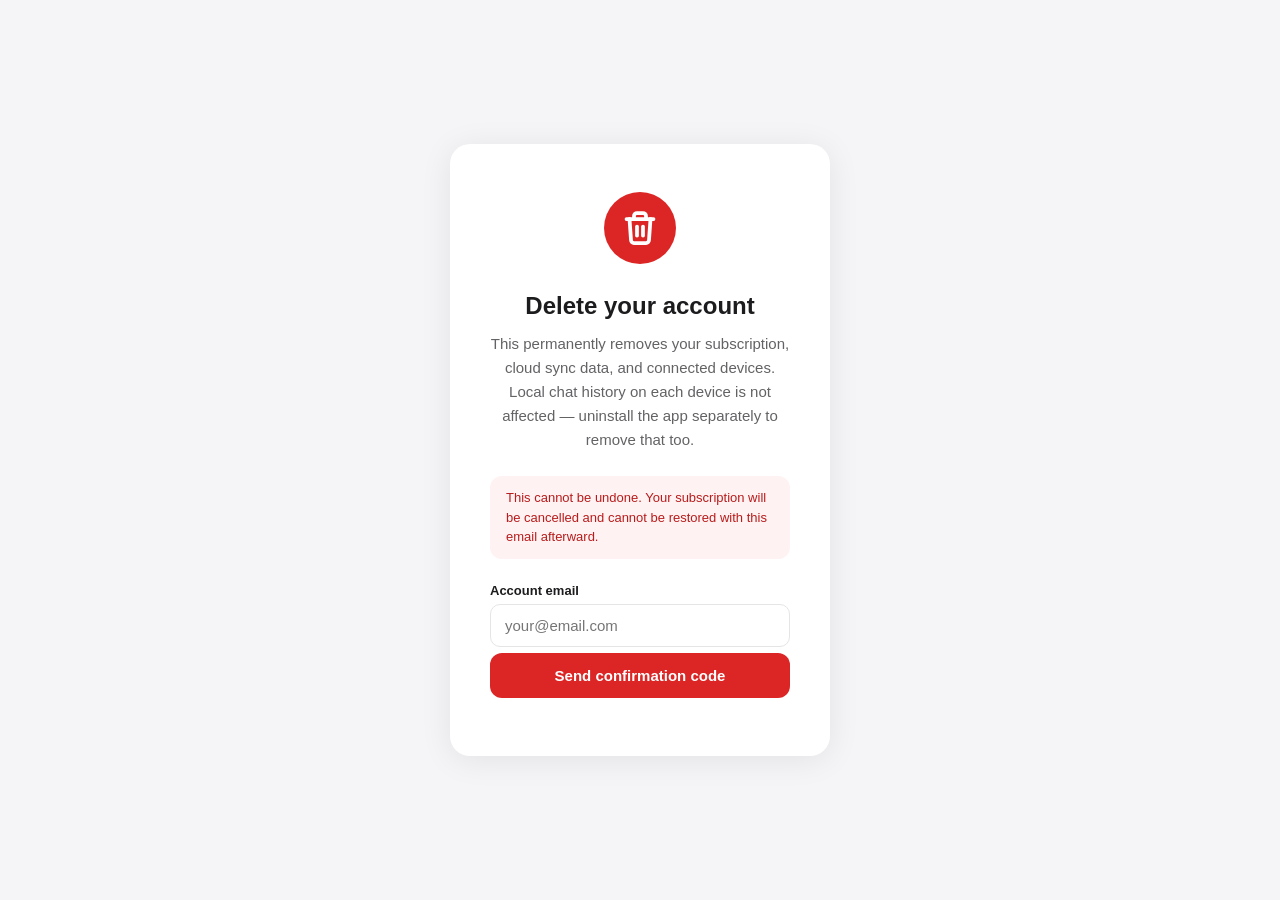
==== delete-account/index.html @ 02c0639c "Update index.html" ====
<!DOCTYPE html>
<html lang="en">
<head>
  <meta charset="UTF-8" />
  <meta name="viewport" content="width=device-width, initial-scale=1.0" />
  <title>Delete Account — Pawsby</title>
  <link rel="icon" type="image/png" href="/favicon.png">
  <style>
    *, *::before, *::after { box-sizing: border-box; margin: 0; padding: 0; }
    :root {
      --bg: #f5f5f7;
      --card: #ffffff;
      --text: #1c1c1e;
      --sub: #636366;
      --blue: #3B82F6;
      --blue-dark: #2563eb;
      --border: #e5e5e5;
      --danger: #dc2626;
      --danger-dark: #b91c1c;
      --danger-bg: #fef2f2;
    }
    @media (prefers-color-scheme: dark) {
      :root {
        --bg: #1c1c1e;
        --card: #2c2c2e;
        --text: #f2f2f7;
        --sub: #aeaeb2;
        --border: #3a3a3c;
        --danger-bg: #3a1f1f;
      }
    }
    body {
      font-family: -apple-system, BlinkMacSystemFont, "Segoe UI", Roboto, sans-serif;
      background: var(--bg);
      color: var(--text);
      display: flex;
      align-items: center;
      justify-content: center;
      min-height: 100vh;
      padding: 24px;
    }
    .card {
      background: var(--card);
      border-radius: 20px;
      padding: 48px 40px;
      text-align: center;
      max-width: 380px;
      width: 100%;
      box-shadow: 0 4px 32px rgba(0,0,0,0.08);
    }
    .icon {
      width: 72px;
      height: 72px;
      border-radius: 50%;
      display: flex;
      align-items: center;
      justify-content: center;
      margin: 0 auto 28px;
    }
    .icon.blue { background: var(--blue); }
    .icon.danger { background: var(--danger); }
    .icon svg {
      width: 36px;
      height: 36px;
      fill: none;
      stroke: #fff;
      stroke-width: 2.5;
      stroke-linecap: round;
      stroke-linejoin: round;
    }
    h1 { font-size: 24px; font-weight: 700; margin-bottom: 12px; }
    p  { font-size: 15px; color: var(--sub); line-height: 1.6; margin-bottom: 24px; }
    .warning {
      background: var(--danger-bg);
      color: var(--danger-dark);
      border-radius: 12px;
      padding: 12px 16px;
      font-size: 13px;
      line-height: 1.5;
      text-align: left;
      margin-bottom: 24px;
    }
    label {
      display: block;
      font-size: 13px;
      font-weight: 600;
      text-align: left;
      margin-bottom: 6px;
      color: var(--text);
    }
    input {
      width: 100%;
      font-family: inherit;
      font-size: 15px;
      padding: 12px 14px;
      border: 1.5px solid var(--border);
      border-radius: 10px;
      outline: none;
      color: var(--text);
      background: var(--card);
      margin-bottom: 6px;
      transition: border-color 0.15s;
    }
    input:focus { border-color: var(--blue); }
    .error {
      font-size: 13px;
      color: var(--danger);
      text-align: left;
      margin-bottom: 16px;
      display: none;
      min-height: 16px;
    }
    .error.show { display: block; }
    .btn {
      display: block;
      width: 100%;
      background: var(--blue);
      color: #fff;
      font-size: 15px;
      font-weight: 600;
      padding: 14px 32px;
      border: none;
      border-radius: 12px;
      cursor: pointer;
      transition: background 0.15s;
      margin-bottom: 10px;
    }
    .btn:hover:not(:disabled) { background: var(--blue-dark); }
    .btn.danger { background: var(--danger); }
    .btn.danger:hover:not(:disabled) { background: var(--danger-dark); }
    .btn:disabled { opacity: 0.5; cursor: default; }
    .btn-link {
      background: none;
      border: none;
      color: var(--sub);
      font-size: 13px;
      text-decoration: underline;
      cursor: pointer;
      padding: 6px;
    }
    .step { display: none; }
    .step.active { display: block; }
    .spinner {
      display: inline-block;
      width: 14px; height: 14px;
      border: 2px solid rgba(255,255,255,0.4);
      border-top-color: #fff;
      border-radius: 50%;
      animation: spin 0.7s linear infinite;
      margin-right: 6px;
      vertical-align: -2px;
    }
    @keyframes spin { to { transform: rotate(360deg); } }
  </style>
</head>
<body>
  <div class="card">

    <!-- STEP 1: Email -->
    <div class="step active" id="step1">
      <div class="icon danger">
        <svg viewBox="0 0 24 24">
          <path d="M3 6h18"/>
          <path d="M8 6V4a2 2 0 0 1 2-2h4a2 2 0 0 1 2 2v2"/>
          <path d="M19 6l-1 14a2 2 0 0 1-2 2H8a2 2 0 0 1-2-2L5 6"/>
          <line x1="10" y1="11" x2="10" y2="17"/>
          <line x1="14" y1="11" x2="14" y2="17"/>
        </svg>
      </div>
      <h1>Delete your account</h1>
      <p>This permanently removes your subscription, cloud sync data, and connected devices. Local chat history on each device is not affected — uninstall the app separately to remove that too.</p>
      <div class="warning">This cannot be undone. Your subscription will be cancelled and cannot be restored with this email afterward.</div>
      <label for="email">Account email</label>
      <input type="email" id="email" placeholder="your@email.com" />
      <p class="error" id="email-error">Please enter a valid email address.</p>
      <button class="btn danger" id="btn-send-code" onclick="sendCode()">Send confirmation code</button>
    </div>

    <!-- STEP 2: OTP -->
    <div class="step" id="step2">
      <div class="icon blue">
        <svg viewBox="0 0 24 24">
          <rect x="3" y="11" width="18" height="10" rx="2"/>
          <path d="M7 11V7a5 5 0 0 1 10 0v4"/>
        </svg>
      </div>
      <h1>Enter your code</h1>
      <p>If an account exists for this email, we've sent a 6-digit code. It expires in 5 minutes.</p>
      <label for="otp">Confirmation code</label>
      <input type="text" id="otp" placeholder="000000" maxlength="6" inputmode="numeric" />
      <p class="error" id="otp-error">Invalid or expired code.</p>
      <button class="btn danger" id="btn-confirm-delete" onclick="confirmDelete()">Permanently delete my account</button>
      <button class="btn-link" onclick="goToStep(1)">← Use a different email</button>
    </div>

    <!-- STEP 3: Success -->
    <div class="step" id="step3">
      <div class="icon blue">
        <svg viewBox="0 0 24 24">
          <polyline points="20 6 9 17 4 12"/>
        </svg>
      </div>
      <h1>Account deleted</h1>
      <p>Your Pawsby account, subscription, and cloud data have been permanently removed. You can close this window.</p>
    </div>

  </div>

  <script>
    // Fill in your Supabase project URL + anon key (both are safe to expose client-side).
    const SUPABASE_URL = 'https://zptbmngvcesbqfravbdz.supabase.co';
    const SUPABASE_ANON_KEY = 'YOUR_ANON_KEY_HERE'; // Settings → API in Supabase dashboard

    let currentEmail = '';

    function goToStep(n) {
      document.querySelectorAll('.step').forEach((el) => el.classList.remove('active'));
      document.getElementById('step' + n).classList.add('active');
    }

    function isValidEmail(v) {
      return /^[^\s@]+@[^\s@]+\.[^\s@]+$/.test(v);
    }

    function setLoading(btn, loading, label) {
      btn.disabled = loading;
      btn.innerHTML = loading ? '<span class="spinner"></span>Please wait…' : label;
    }

    async function sendCode() {
      const emailInput = document.getElementById('email');
      const errorEl = document.getElementById('email-error');
      const email = emailInput.value.trim().toLowerCase();

      if (!isValidEmail(email)) {
        errorEl.classList.add('show');
        emailInput.focus();
        return;
      }
      errorEl.classList.remove('show');

      const btn = document.getElementById('btn-send-code');
      setLoading(btn, true, 'Send confirmation code');

      try {
        await fetch(`${SUPABASE_URL}/functions/v1/delete-account-request`, {
          method: 'POST',
          headers: {
            'Content-Type': 'application/json',
            Authorization: `Bearer ${SUPABASE_ANON_KEY}`,
          },
          body: JSON.stringify({ email }),
        });
        currentEmail = email;
        goToStep(2);
      } catch (e) {
        console.error('[delete-account] request failed:', e);
        errorEl.textContent = 'Something went wrong. Please try again.';
        errorEl.classList.add('show');
      } finally {
        setLoading(btn, false, 'Send confirmation code');
      }
    }

    async function confirmDelete() {
      const otpInput = document.getElementById('otp');
      const errorEl = document.getElementById('otp-error');
      const otp = otpInput.value.trim();

      if (otp.length !== 6) {
        errorEl.textContent = 'Please enter the 6-digit code.';
        errorEl.classList.add('show');
        otpInput.focus();
        return;
      }
      errorEl.classList.remove('show');

      const btn = document.getElementById('btn-confirm-delete');
      setLoading(btn, true, 'Permanently delete my account');

      try {
        const res = await fetch(`${SUPABASE_URL}/functions/v1/delete-account-verify`, {
          method: 'POST',
          headers: {
            'Content-Type': 'application/json',
            Authorization: `Bearer ${SUPABASE_ANON_KEY}`,
          },
          body: JSON.stringify({ email: currentEmail, otp }),
        });
        const data = await res.json();

        if (res.ok && data.success) {
          goToStep(3);
        } else if (data.error === 'INVALID_OTP') {
          errorEl.textContent = 'Incorrect or expired code. Please try again.';
          errorEl.classList.add('show');
        } else if (data.error === 'NO_ACCOUNT_FOUND') {
          errorEl.textContent = 'No account found for this email.';
          errorEl.classList.add('show');
        } else {
          errorEl.textContent = 'Something went wrong. Please try again or contact hello@pawsby.app.';
          errorEl.classList.add('show');
        }
      } catch (e) {
        console.error('[delete-account] verify failed:', e);
        errorEl.textContent = 'Something went wrong. Please try again.';
        errorEl.classList.add('show');
      } finally {
        setLoading(btn, false, 'Permanently delete my account');
      }
    }

    document.getElementById('email').addEventListener('keydown', (e) => {
      if (e.key === 'Enter') sendCode();
    });
    document.getElementById('otp').addEventListener('keydown', (e) => {
      if (e.key === 'Enter') confirmDelete();
    });
  </script>
</body>
</html>
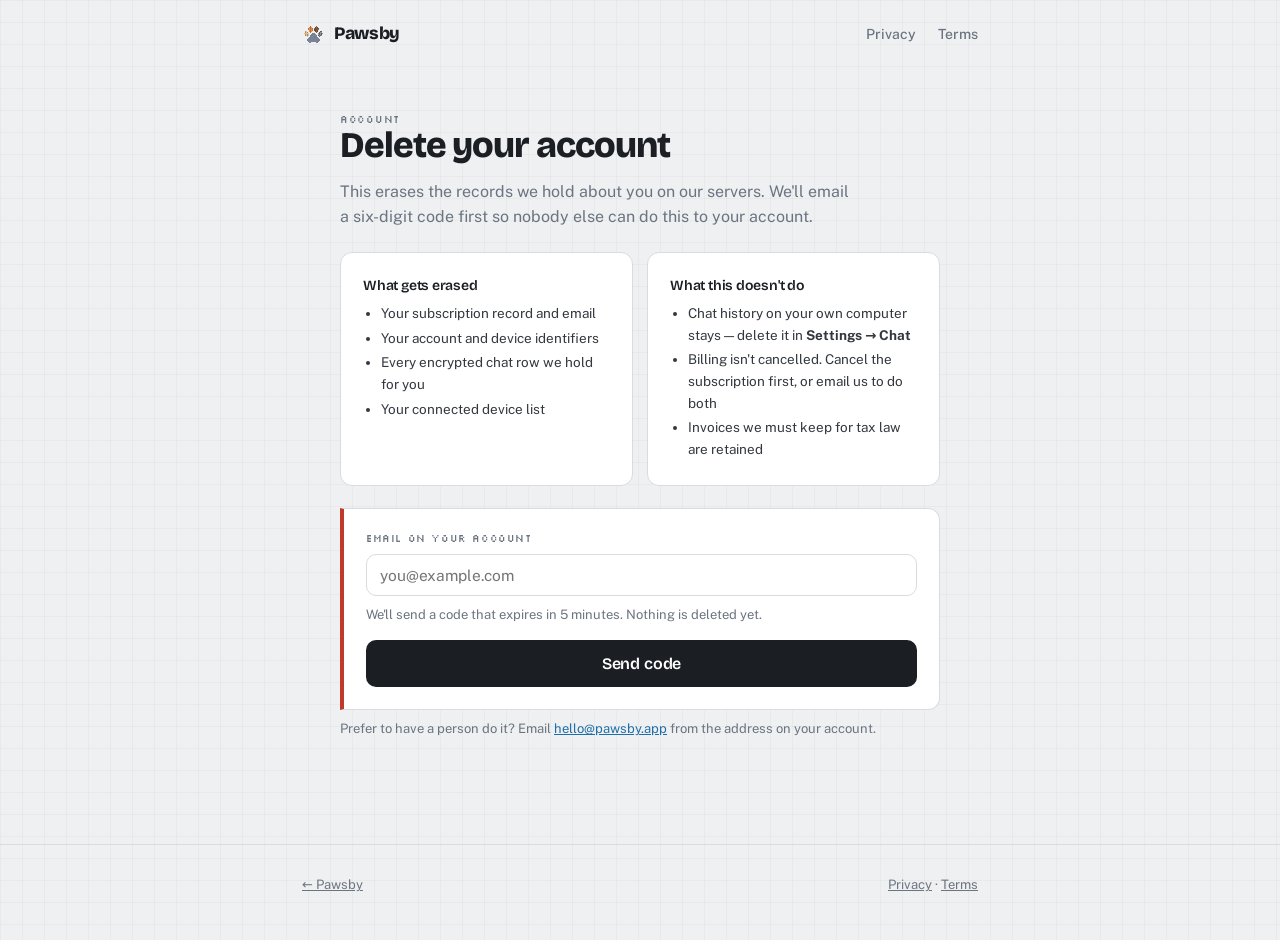
==== commit af5d830b: "Update index.html" ====
--- a/delete-account/index.html
+++ b/delete-account/index.html
@@ -1,321 +1,215 @@
 <!DOCTYPE html>
 <html lang="en">
 <head>
-  <meta charset="UTF-8" />
-  <meta name="viewport" content="width=device-width, initial-scale=1.0" />
-  <title>Delete Account — Pawsby</title>
-  <link rel="icon" type="image/png" href="/favicon.png">
-  <style>
-    *, *::before, *::after { box-sizing: border-box; margin: 0; padding: 0; }
-    :root {
-      --bg: #f5f5f7;
-      --card: #ffffff;
-      --text: #1c1c1e;
-      --sub: #636366;
-      --blue: #3B82F6;
-      --blue-dark: #2563eb;
-      --border: #e5e5e5;
-      --danger: #dc2626;
-      --danger-dark: #b91c1c;
-      --danger-bg: #fef2f2;
-    }
-    @media (prefers-color-scheme: dark) {
-      :root {
-        --bg: #1c1c1e;
-        --card: #2c2c2e;
-        --text: #f2f2f7;
-        --sub: #aeaeb2;
-        --border: #3a3a3c;
-        --danger-bg: #3a1f1f;
-      }
-    }
-    body {
-      font-family: -apple-system, BlinkMacSystemFont, "Segoe UI", Roboto, sans-serif;
-      background: var(--bg);
-      color: var(--text);
-      display: flex;
-      align-items: center;
-      justify-content: center;
-      min-height: 100vh;
-      padding: 24px;
-    }
-    .card {
-      background: var(--card);
-      border-radius: 20px;
-      padding: 48px 40px;
-      text-align: center;
-      max-width: 380px;
-      width: 100%;
-      box-shadow: 0 4px 32px rgba(0,0,0,0.08);
-    }
-    .icon {
-      width: 72px;
-      height: 72px;
-      border-radius: 50%;
-      display: flex;
-      align-items: center;
-      justify-content: center;
-      margin: 0 auto 28px;
-    }
-    .icon.blue { background: var(--blue); }
-    .icon.danger { background: var(--danger); }
-    .icon svg {
-      width: 36px;
-      height: 36px;
-      fill: none;
-      stroke: #fff;
-      stroke-width: 2.5;
-      stroke-linecap: round;
-      stroke-linejoin: round;
-    }
-    h1 { font-size: 24px; font-weight: 700; margin-bottom: 12px; }
-    p  { font-size: 15px; color: var(--sub); line-height: 1.6; margin-bottom: 24px; }
-    .warning {
-      background: var(--danger-bg);
-      color: var(--danger-dark);
-      border-radius: 12px;
-      padding: 12px 16px;
-      font-size: 13px;
-      line-height: 1.5;
-      text-align: left;
-      margin-bottom: 24px;
-    }
-    label {
-      display: block;
-      font-size: 13px;
-      font-weight: 600;
-      text-align: left;
-      margin-bottom: 6px;
-      color: var(--text);
-    }
-    input {
-      width: 100%;
-      font-family: inherit;
-      font-size: 15px;
-      padding: 12px 14px;
-      border: 1.5px solid var(--border);
-      border-radius: 10px;
-      outline: none;
-      color: var(--text);
-      background: var(--card);
-      margin-bottom: 6px;
-      transition: border-color 0.15s;
-    }
-    input:focus { border-color: var(--blue); }
-    .error {
-      font-size: 13px;
-      color: var(--danger);
-      text-align: left;
-      margin-bottom: 16px;
-      display: none;
-      min-height: 16px;
-    }
-    .error.show { display: block; }
-    .btn {
-      display: block;
-      width: 100%;
-      background: var(--blue);
-      color: #fff;
-      font-size: 15px;
-      font-weight: 600;
-      padding: 14px 32px;
-      border: none;
-      border-radius: 12px;
-      cursor: pointer;
-      transition: background 0.15s;
-      margin-bottom: 10px;
-    }
-    .btn:hover:not(:disabled) { background: var(--blue-dark); }
-    .btn.danger { background: var(--danger); }
-    .btn.danger:hover:not(:disabled) { background: var(--danger-dark); }
-    .btn:disabled { opacity: 0.5; cursor: default; }
-    .btn-link {
-      background: none;
-      border: none;
-      color: var(--sub);
-      font-size: 13px;
-      text-decoration: underline;
-      cursor: pointer;
-      padding: 6px;
-    }
-    .step { display: none; }
-    .step.active { display: block; }
-    .spinner {
-      display: inline-block;
-      width: 14px; height: 14px;
-      border: 2px solid rgba(255,255,255,0.4);
-      border-top-color: #fff;
-      border-radius: 50%;
-      animation: spin 0.7s linear infinite;
-      margin-right: 6px;
-      vertical-align: -2px;
-    }
-    @keyframes spin { to { transform: rotate(360deg); } }
-  </style>
+<meta charset="UTF-8">
+<meta name="viewport" content="width=device-width, initial-scale=1.0">
+<title>Delete your account — Pawsby</title>
+<meta name="description" content="Erase your Pawsby account records and synced data.">
+<meta name="robots" content="noindex">
+<link rel="icon" href="/favicon.png">
+<link rel="preconnect" href="https://fonts.googleapis.com">
+<link rel="preconnect" href="https://fonts.gstatic.com" crossorigin>
+<link href="https://fonts.googleapis.com/css2?family=Bricolage+Grotesque:opsz,wght@12..96,400;12..96,600;12..96,800&family=Public+Sans:wght@400;500;600&family=Silkscreen&display=swap" rel="stylesheet">
+<link rel="stylesheet" href="/css/pawsby.css">
+<style>
+  .danger{border-left:4px solid var(--collar);border-radius:0 var(--r) var(--r) 0}
+  .step{display:none}
+  .step.on{display:block}
+  .cols{display:grid;grid-template-columns:1fr 1fr;gap:14px;margin:22px 0 0}
+  .cols h3{font-size:14px}
+  .cols ul{margin:6px 0 0;padding-left:18px;font-size:13.5px;color:#33383F}
+  .cols li{margin:3px 0}
+  .btn-danger{background:var(--collar)}
+  .btn-danger:hover{background:#A93226}
+  .back{background:none;border:0;color:var(--slate);font-size:13px;cursor:pointer;padding:0;text-decoration:underline;margin-top:14px}
+  @media (max-width:600px){.cols{grid-template-columns:1fr}}
+</style>
 </head>
 <body>
-  <div class="card">
-
-    <!-- STEP 1: Email -->
-    <div class="step active" id="step1">
-      <div class="icon danger">
-        <svg viewBox="0 0 24 24">
-          <path d="M3 6h18"/>
-          <path d="M8 6V4a2 2 0 0 1 2-2h4a2 2 0 0 1 2 2v2"/>
-          <path d="M19 6l-1 14a2 2 0 0 1-2 2H8a2 2 0 0 1-2-2L5 6"/>
-          <line x1="10" y1="11" x2="10" y2="17"/>
-          <line x1="14" y1="11" x2="14" y2="17"/>
-        </svg>
-      </div>
-      <h1>Delete your account</h1>
-      <p>This permanently removes your subscription, cloud sync data, and connected devices. Local chat history on each device is not affected — uninstall the app separately to remove that too.</p>
-      <div class="warning">This cannot be undone. Your subscription will be cancelled and cannot be restored with this email afterward.</div>
-      <label for="email">Account email</label>
-      <input type="email" id="email" placeholder="your@email.com" />
-      <p class="error" id="email-error">Please enter a valid email address.</p>
-      <button class="btn danger" id="btn-send-code" onclick="sendCode()">Send confirmation code</button>
-    </div>
-
-    <!-- STEP 2: OTP -->
-    <div class="step" id="step2">
-      <div class="icon blue">
-        <svg viewBox="0 0 24 24">
-          <rect x="3" y="11" width="18" height="10" rx="2"/>
-          <path d="M7 11V7a5 5 0 0 1 10 0v4"/>
-        </svg>
-      </div>
-      <h1>Enter your code</h1>
-      <p>If an account exists for this email, we've sent a 6-digit code. It expires in 5 minutes.</p>
-      <label for="otp">Confirmation code</label>
-      <input type="text" id="otp" placeholder="000000" maxlength="6" inputmode="numeric" />
-      <p class="error" id="otp-error">Invalid or expired code.</p>
-      <button class="btn danger" id="btn-confirm-delete" onclick="confirmDelete()">Permanently delete my account</button>
-      <button class="btn-link" onclick="goToStep(1)">← Use a different email</button>
-    </div>
-
-    <!-- STEP 3: Success -->
-    <div class="step" id="step3">
-      <div class="icon blue">
-        <svg viewBox="0 0 24 24">
-          <polyline points="20 6 9 17 4 12"/>
-        </svg>
-      </div>
-      <h1>Account deleted</h1>
-      <p>Your Pawsby account, subscription, and cloud data have been permanently removed. You can close this window.</p>
-    </div>
-
+
+<div class="wrap-narrow">
+  <nav class="nav">
+    <a class="brand" href="/"><img src="/favicon.png" alt=""><b>Pawsby</b></a>
+    <div class="nav-links"><a href="/privacy">Privacy</a><a href="/terms">Terms</a></div>
+  </nav>
+</div>
+
+<main class="wrap-narrow section-tight" style="max-width:600px">
+  <span class="eyebrow">Account</span>
+  <h1 style="font-size:clamp(27px,4.6vw,36px)">Delete your account</h1>
+  <p class="lead" style="font-size:16px">
+    This erases the records we hold about you on our servers. We'll email a six-digit code
+    first so nobody else can do this to your account.
+  </p>
+
+  <div class="cols">
+    <div class="card">
+      <h3>What gets erased</h3>
+      <ul>
+        <li>Your subscription record and email</li>
+        <li>Your account and device identifiers</li>
+        <li>Every encrypted chat row we hold for you</li>
+        <li>Your connected device list</li>
+      </ul>
+    </div>
+    <div class="card">
+      <h3>What this doesn't do</h3>
+      <ul>
+        <li>Chat history on your own computer stays — delete it in <b>Settings → Chat</b></li>
+        <li>Billing isn't cancelled. Cancel the subscription first, or email us to do both</li>
+        <li>Invoices we must keep for tax law are retained</li>
+      </ul>
+    </div>
   </div>
 
-  <script>
-    // Fill in your Supabase project URL + anon key (both are safe to expose client-side).
-    const SUPABASE_URL = 'https://zptbmngvcesbqfravbdz.supabase.co';
-    const SUPABASE_ANON_KEY = 'YOUR_ANON_KEY_HERE'; // Settings → API in Supabase dashboard
-
-    let currentEmail = '';
-
-    function goToStep(n) {
-      document.querySelectorAll('.step').forEach((el) => el.classList.remove('active'));
-      document.getElementById('step' + n).classList.add('active');
-    }
-
-    function isValidEmail(v) {
-      return /^[^\s@]+@[^\s@]+\.[^\s@]+$/.test(v);
-    }
-
-    function setLoading(btn, loading, label) {
-      btn.disabled = loading;
-      btn.innerHTML = loading ? '<span class="spinner"></span>Please wait…' : label;
-    }
-
-    async function sendCode() {
-      const emailInput = document.getElementById('email');
-      const errorEl = document.getElementById('email-error');
-      const email = emailInput.value.trim().toLowerCase();
-
-      if (!isValidEmail(email)) {
-        errorEl.classList.add('show');
-        emailInput.focus();
+  <div class="card danger" style="margin-top:22px">
+
+    <!-- step 1 — email -->
+    <div class="step on" id="s1">
+      <label for="email">Email on your account</label>
+      <input type="email" id="email" placeholder="you@example.com" autocomplete="email">
+      <p class="hint">We'll send a code that expires in 5 minutes. Nothing is deleted yet.</p>
+      <p class="msg" id="m1"></p>
+      <button class="btn btn-block" id="send" style="margin-top:14px">Send code</button>
+    </div>
+
+    <!-- step 2 — otp -->
+    <div class="step" id="s2">
+      <label for="otp">Six-digit code</label>
+      <input type="text" id="otp" class="otp" maxlength="6" inputmode="numeric"
+             autocomplete="one-time-code" placeholder="000000">
+      <p class="hint" id="sent-to"></p>
+      <p class="msg" id="m2"></p>
+      <button class="btn btn-danger btn-block" id="wipe" style="margin-top:14px">Delete my account</button>
+      <button class="back" id="restart">Use a different email</button>
+    </div>
+
+    <!-- step 3 — done -->
+    <div class="step" id="s3">
+      <h3 style="font-family:var(--display);font-size:18px;font-weight:600">Account deleted</h3>
+      <p style="margin:6px 0 0;font-size:14.5px;color:#33383F" id="done-body"></p>
+      <p class="hint" style="margin-top:12px">
+        If a subscription is still active, cancel it so you aren't charged again —
+        email <a href="mailto:hello@pawsby.app">hello@pawsby.app</a> if you need help.
+      </p>
+      <a class="btn-ghost btn-block" href="/" style="margin-top:16px">Back to Pawsby</a>
+    </div>
+
+  </div>
+
+  <p class="hint">
+    Prefer to have a person do it? Email <a href="mailto:hello@pawsby.app">hello@pawsby.app</a>
+    from the address on your account.
+  </p>
+</main>
+
+<footer class="foot">
+  <div class="wrap-narrow foot-row">
+    <span><a href="/">← Pawsby</a></span>
+    <span><a href="/privacy">Privacy</a> · <a href="/terms">Terms</a></span>
+  </div>
+</footer>
+
+<script>
+(function(){
+  'use strict';
+  const SUPABASE_URL  = 'https://zptbmngvcesbqfravbdz.supabase.co';
+  const SUPABASE_ANON = '__SUPABASE_ANON_KEY__';
+
+  const $ = (id) => document.getElementById(id);
+  let address = '';
+
+  function show(step){
+    ['s1','s2','s3'].forEach(s => $(s).classList.toggle('on', s === step));
+  }
+  function say(el, text, kind){
+    el.textContent = text;
+    el.className = 'msg show ' + kind;
+  }
+  function clear(el){ el.className = 'msg'; }
+
+  async function post(fn, body){
+    return fetch(SUPABASE_URL + '/functions/v1/' + fn, {
+      method:'POST',
+      headers:{ 'Authorization':'Bearer ' + SUPABASE_ANON, 'Content-Type':'application/json' },
+      body: JSON.stringify(body)
+    });
+  }
+
+  $('email').addEventListener('input', () => { clear($('m1')); $('email').classList.remove('bad'); });
+  $('otp').addEventListener('input', (e) => {
+    e.target.value = e.target.value.replace(/\D/g,'').slice(0,6);
+    clear($('m2')); $('otp').classList.remove('bad');
+  });
+
+  /* step 1 — request the code */
+  $('send').addEventListener('click', async () => {
+    const v = $('email').value.trim().toLowerCase();
+    if(!/^[^\s@]+@[^\s@]+\.[^\s@]{2,}$/.test(v)){
+      $('email').classList.add('bad');
+      say($('m1'), 'Enter the email address on your account.', 'bad');
+      return;
+    }
+    const label = $('send').textContent;
+    $('send').disabled = true; $('send').textContent = 'Sending…';
+    try{
+      const res = await post('delete-account-request', { email: v });
+      if(!res.ok) throw new Error('http ' + res.status);
+      address = v;
+      // The server always answers success so an attacker can't discover which
+      // addresses exist. An unknown address simply never receives a code.
+      $('sent-to').textContent = 'Sent to ' + address + '. The code expires in 5 minutes.';
+      show('s2');
+      $('otp').focus();
+    }catch(e){
+      say($('m1'), "Couldn't send the code. Try again, or email hello@pawsby.app.", 'bad');
+    }finally{
+      $('send').disabled = false; $('send').textContent = label;
+    }
+  });
+
+  /* step 2 — verify and delete */
+  $('wipe').addEventListener('click', async () => {
+    const code = $('otp').value.trim();
+    if(code.length !== 6){
+      $('otp').classList.add('bad');
+      say($('m2'), 'The code is six digits.', 'bad');
+      return;
+    }
+    const label = $('wipe').textContent;
+    $('wipe').disabled = true; $('wipe').textContent = 'Deleting…';
+    try{
+      const res  = await post('delete-account-verify', { email: address, otp: code });
+      const data = await res.json().catch(() => ({}));
+
+      if(res.ok){
+        const n = Number(data.deleted_accounts || 0);
+        $('done-body').textContent = n > 0
+          ? 'We removed ' + n + (n === 1 ? ' account record' : ' account records')
+            + ' for ' + address + ', along with every encrypted row and device tied to it.'
+          : 'Nothing was left to remove for ' + address + '. Your details are not on our servers.';
+        show('s3');
         return;
       }
-      errorEl.classList.remove('show');
-
-      const btn = document.getElementById('btn-send-code');
-      setLoading(btn, true, 'Send confirmation code');
-
-      try {
-        await fetch(`${SUPABASE_URL}/functions/v1/delete-account-request`, {
-          method: 'POST',
-          headers: {
-            'Content-Type': 'application/json',
-            Authorization: `Bearer ${SUPABASE_ANON_KEY}`,
-          },
-          body: JSON.stringify({ email }),
-        });
-        currentEmail = email;
-        goToStep(2);
-      } catch (e) {
-        console.error('[delete-account] request failed:', e);
-        errorEl.textContent = 'Something went wrong. Please try again.';
-        errorEl.classList.add('show');
-      } finally {
-        setLoading(btn, false, 'Send confirmation code');
+      if(data.error === 'INVALID_OTP'){
+        $('otp').classList.add('bad');
+        say($('m2'), "That code didn't match, or it expired. Request a new one.", 'bad');
+      }else if(data.error === 'NO_ACCOUNT_FOUND'){
+        say($('m2'), 'We hold no account for ' + address + '. There is nothing to delete.', 'bad');
+      }else{
+        say($('m2'), "Something broke on our side. Try again, or email hello@pawsby.app.", 'bad');
       }
-    }
-
-    async function confirmDelete() {
-      const otpInput = document.getElementById('otp');
-      const errorEl = document.getElementById('otp-error');
-      const otp = otpInput.value.trim();
-
-      if (otp.length !== 6) {
-        errorEl.textContent = 'Please enter the 6-digit code.';
-        errorEl.classList.add('show');
-        otpInput.focus();
-        return;
-      }
-      errorEl.classList.remove('show');
-
-      const btn = document.getElementById('btn-confirm-delete');
-      setLoading(btn, true, 'Permanently delete my account');
-
-      try {
-        const res = await fetch(`${SUPABASE_URL}/functions/v1/delete-account-verify`, {
-          method: 'POST',
-          headers: {
-            'Content-Type': 'application/json',
-            Authorization: `Bearer ${SUPABASE_ANON_KEY}`,
-          },
-          body: JSON.stringify({ email: currentEmail, otp }),
-        });
-        const data = await res.json();
-
-        if (res.ok && data.success) {
-          goToStep(3);
-        } else if (data.error === 'INVALID_OTP') {
-          errorEl.textContent = 'Incorrect or expired code. Please try again.';
-          errorEl.classList.add('show');
-        } else if (data.error === 'NO_ACCOUNT_FOUND') {
-          errorEl.textContent = 'No account found for this email.';
-          errorEl.classList.add('show');
-        } else {
-          errorEl.textContent = 'Something went wrong. Please try again or contact hello@pawsby.app.';
-          errorEl.classList.add('show');
-        }
-      } catch (e) {
-        console.error('[delete-account] verify failed:', e);
-        errorEl.textContent = 'Something went wrong. Please try again.';
-        errorEl.classList.add('show');
-      } finally {
-        setLoading(btn, false, 'Permanently delete my account');
-      }
-    }
-
-    document.getElementById('email').addEventListener('keydown', (e) => {
-      if (e.key === 'Enter') sendCode();
-    });
-    document.getElementById('otp').addEventListener('keydown', (e) => {
-      if (e.key === 'Enter') confirmDelete();
-    });
-  </script>
+    }catch(e){
+      say($('m2'), "Something broke on our side. Try again, or email hello@pawsby.app.", 'bad');
+    }finally{
+      $('wipe').disabled = false; $('wipe').textContent = label;
+    }
+  });
+
+  $('restart').addEventListener('click', () => {
+    $('otp').value = ''; clear($('m2')); show('s1'); $('email').focus();
+  });
+})();
+</script>
 </body>
 </html>
--- a/css/pawsby.css
+++ b/css/pawsby.css
@@ -0,0 +1,165 @@
+/* ==========================================================================
+   Pawsby — shared design system
+   Palette is sampled from the pixel-cat artwork, not a template:
+   --eye is the British Shorthair's eye blue, --collar the cushion red,
+   --slate the Russian Blue's fur, --ink the sprite outline.
+   ========================================================================== */
+
+:root{
+  --paper:#EEF0F2;
+  --card:#FFFFFF;
+  --ink:#1B1F24;
+  --slate:#6B7480;
+  --hair:#D8DCE0;
+  --hair-strong:#BFC6CC;
+  --eye:#2E8FD4;
+  --eye-deep:#1F6EA8;
+  --collar:#C0392B;
+  --grass:#3E8E5A;
+  --sand:#C89B6A;
+
+  --display:'Bricolage Grotesque',system-ui,-apple-system,sans-serif;
+  --body:'Public Sans',system-ui,-apple-system,sans-serif;
+  --pixel:'Silkscreen',ui-monospace,monospace;
+
+  --r:12px;
+  --grid:22px;
+}
+
+*{box-sizing:border-box}
+html{-webkit-text-size-adjust:100%;scroll-behavior:smooth}
+body{
+  margin:0;background:var(--paper);color:var(--ink);
+  font-family:var(--body);font-size:15.5px;line-height:1.6;
+  background-image:
+    linear-gradient(to right,rgba(27,31,36,.035) 1px,transparent 1px),
+    linear-gradient(to bottom,rgba(27,31,36,.035) 1px,transparent 1px);
+  background-size:var(--grid) var(--grid);
+}
+img{max-width:100%;height:auto}
+a{color:var(--eye-deep)}
+::selection{background:#CFE4F5}
+
+/* ── layout ─────────────────────────────────────────────── */
+.wrap{max-width:1040px;margin:0 auto;padding:0 22px}
+.wrap-narrow{max-width:720px;margin:0 auto;padding:0 22px}
+.section{padding:76px 0}
+.section-tight{padding:44px 0}
+
+/* ── type ───────────────────────────────────────────────── */
+.eyebrow{
+  font-family:var(--pixel);font-size:10px;letter-spacing:.07em;
+  text-transform:uppercase;color:var(--slate);display:block;
+}
+h1,h2,h3{font-family:var(--display);letter-spacing:-.03em;margin:0}
+h1{font-weight:800;font-size:clamp(34px,6.4vw,60px);line-height:1.02}
+h2{font-weight:800;font-size:clamp(25px,3.6vw,34px);line-height:1.1;margin:10px 0 8px}
+h3{font-weight:600;font-size:17px;letter-spacing:-.015em;margin:0 0 5px}
+.accent{color:var(--eye-deep)}
+.lead{color:var(--slate);font-size:17px;margin:14px 0 0;max-width:52ch}
+.muted{color:var(--slate)}
+
+/* ── buttons ────────────────────────────────────────────── */
+.btn,.btn-ghost{
+  display:inline-block;font-family:var(--display);font-weight:600;font-size:16px;
+  letter-spacing:-.01em;padding:13px 24px;border-radius:10px;border:1.5px solid transparent;
+  cursor:pointer;text-decoration:none;transition:background .16s,border-color .16s,color .16s;
+}
+.btn{background:var(--ink);color:#fff}
+.btn:hover{background:#2C333B}
+.btn-ghost{background:transparent;color:var(--ink);border-color:var(--hair-strong)}
+.btn-ghost:hover{border-color:var(--ink)}
+.btn-block{display:block;width:100%;text-align:center}
+.btn[disabled]{background:var(--slate);cursor:progress}
+.btn:focus-visible,.btn-ghost:focus-visible{outline:2px solid var(--eye);outline-offset:2px}
+
+/* ── cards ──────────────────────────────────────────────── */
+.card{
+  background:var(--card);border:1.5px solid var(--hair);
+  border-radius:var(--r);padding:22px;
+}
+.card-sel{border-color:var(--ink);box-shadow:0 2px 0 var(--ink)}
+.grid{display:grid;gap:14px}
+.g2{grid-template-columns:repeat(2,1fr)}
+.g3{grid-template-columns:repeat(3,1fr)}
+
+/* ── ticked feature lists ───────────────────────────────── */
+.ticks{list-style:none;margin:0;padding:0}
+.ticks li{font-size:14px;padding:4px 0 4px 18px;position:relative}
+.ticks li::before{content:"";position:absolute;left:0;top:11px;width:6px;height:6px;background:var(--eye)}
+.ticks.dim li::before{background:var(--hair-strong)}
+
+/* ── forms ──────────────────────────────────────────────── */
+label{
+  display:block;font-family:var(--pixel);font-size:10px;letter-spacing:.06em;
+  text-transform:uppercase;color:var(--slate);margin-bottom:7px;
+}
+input[type=email],input[type=text]{
+  width:100%;font-family:var(--body);font-size:15.5px;color:var(--ink);
+  padding:11px 13px;border:1.5px solid var(--hair);border-radius:10px;background:#fff;
+}
+input:focus{outline:2px solid var(--eye);outline-offset:-1px;border-color:var(--eye)}
+input.bad{border-color:var(--collar)}
+.otp{font-family:var(--pixel);font-size:20px;letter-spacing:.28em;text-align:center}
+.hint{font-size:13px;color:var(--slate);margin:9px 0 0}
+.msg{font-size:13.5px;margin:10px 0 0;display:none}
+.msg.show{display:block}
+.msg.bad{color:var(--collar)}
+.msg.good{color:var(--grass)}
+.row-inline{display:flex;gap:9px;flex-wrap:wrap}
+.row-inline input{flex:1;min-width:200px}
+
+/* ── billing period toggle ──────────────────────────────── */
+.seg{display:inline-flex;background:var(--card);border:1.5px solid var(--hair);border-radius:9px;padding:3px;gap:3px}
+.seg button{
+  font-family:var(--body);font-size:13px;font-weight:600;border:0;background:transparent;
+  color:var(--slate);padding:6px 14px;border-radius:6px;cursor:pointer;
+}
+.seg button[aria-pressed="true"]{background:var(--ink);color:#fff}
+.seg button:focus-visible{outline:2px solid var(--eye);outline-offset:2px}
+
+/* ── sprites ────────────────────────────────────────────── */
+.sprite{image-rendering:pixelated;display:block}
+
+/* ── site chrome ────────────────────────────────────────── */
+.nav{display:flex;align-items:center;justify-content:space-between;padding:20px 0;gap:14px}
+.brand{display:flex;align-items:center;gap:9px;text-decoration:none;color:var(--ink)}
+.brand img{width:23px;height:23px;image-rendering:pixelated}
+.brand b{font-family:var(--display);font-weight:800;font-size:17.5px;letter-spacing:-.02em}
+.nav-links{display:flex;align-items:center;gap:22px}
+.nav-links a{color:var(--slate);text-decoration:none;font-size:14px;font-weight:500}
+.nav-links a:hover{color:var(--ink)}
+
+.foot{border-top:1px solid var(--hair);margin-top:60px;padding:30px 0 44px;font-size:13px;color:var(--slate)}
+.foot a{color:var(--slate)}
+.foot-row{display:flex;flex-wrap:wrap;gap:8px 18px;justify-content:space-between;align-items:center}
+
+/* ── legal prose ────────────────────────────────────────── */
+.prose{max-width:70ch}
+.prose h2{font-size:22px;margin:38px 0 8px}
+.prose h3{font-size:16px;margin:24px 0 5px}
+.prose p,.prose li{color:#33383F}
+.prose ul{padding-left:20px}
+.prose li{margin:5px 0}
+.prose table{width:100%;border-collapse:collapse;margin:16px 0;font-size:14px}
+.prose th,.prose td{text-align:left;padding:9px 10px;border-bottom:1px solid var(--hair);vertical-align:top}
+.prose th{font-family:var(--pixel);font-size:10px;letter-spacing:.05em;text-transform:uppercase;color:var(--slate)}
+.callout{
+  background:var(--card);border:1.5px solid var(--hair);border-left:4px solid var(--eye);
+  border-radius:0 var(--r) var(--r) 0;padding:15px 18px;margin:22px 0;font-size:14.5px;
+}
+.toc{background:var(--card);border:1.5px solid var(--hair);border-radius:var(--r);padding:16px 20px;margin:26px 0}
+.toc ol{margin:6px 0 0;padding-left:20px;font-size:14px}
+.toc li{margin:3px 0}
+
+/* ── responsive ─────────────────────────────────────────── */
+@media (max-width:760px){
+  .g2,.g3{grid-template-columns:1fr}
+  .section{padding:52px 0}
+  .nav-links{gap:14px}
+  .nav-links a{font-size:13px}
+}
+@media (prefers-reduced-motion:reduce){
+  html{scroll-behavior:auto}
+  *{animation:none!important;transition:none!important}
+}
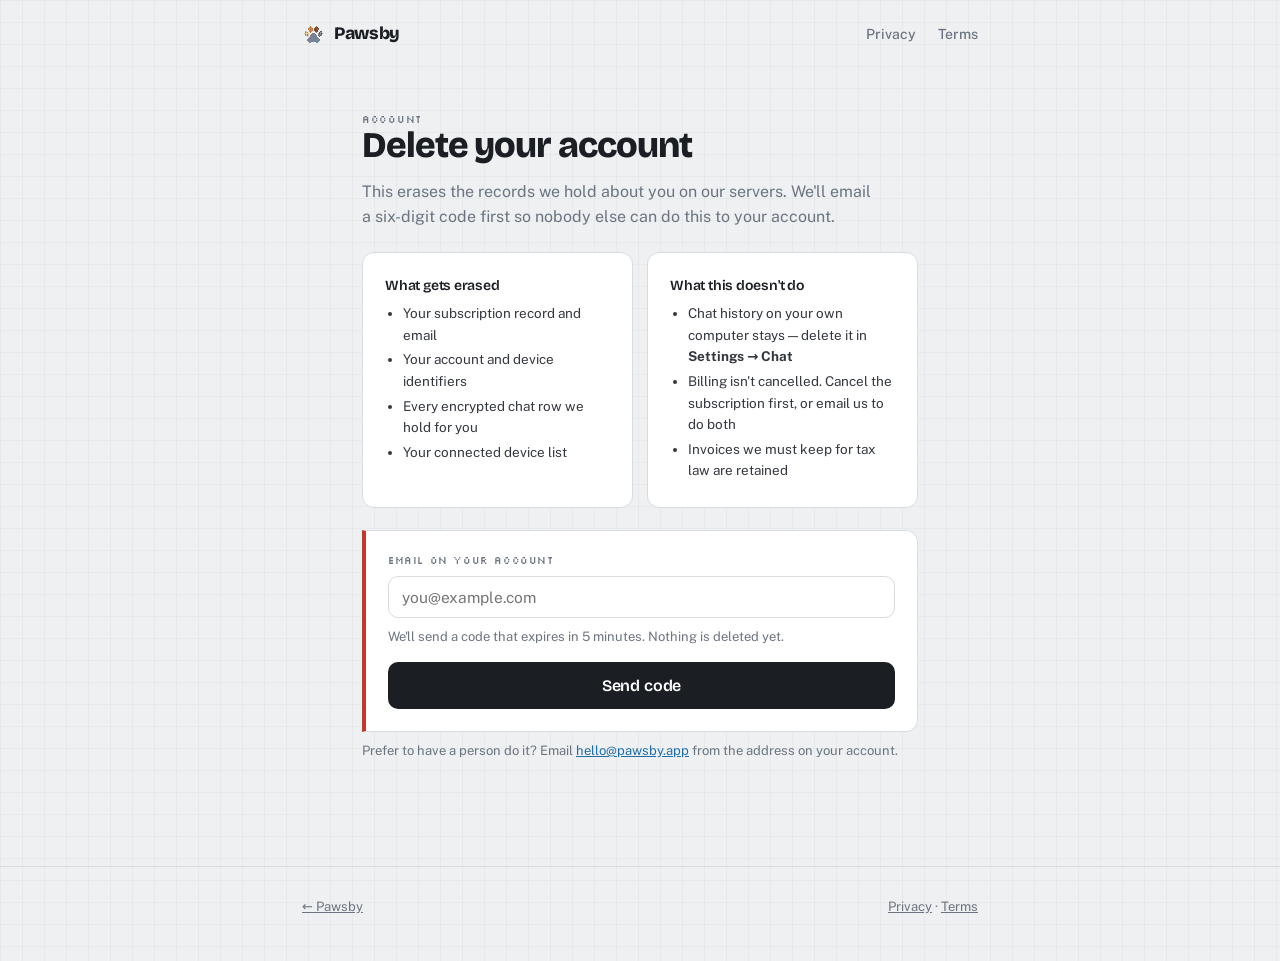
==== commit f1176135: "Update index.html" ====
--- a/delete-account/index.html
+++ b/delete-account/index.html
@@ -2,7 +2,7 @@
 <html lang="en">
 <head>
 <meta charset="UTF-8">
-<meta name="viewport" content="width=device-width, initial-scale=1.0">
+<meta name="viewport" content="width=device-width, initial-scale=1.0, viewport-fit=cover">
 <title>Delete your account — Pawsby</title>
 <meta name="description" content="Erase your Pawsby account records and synced data.">
 <meta name="robots" content="noindex">
--- a/css/pawsby.css
+++ b/css/pawsby.css
@@ -41,10 +41,10 @@
 ::selection{background:#CFE4F5}
 
 /* ── layout ─────────────────────────────────────────────── */
-.wrap{max-width:1040px;margin:0 auto;padding:0 22px}
-.wrap-narrow{max-width:720px;margin:0 auto;padding:0 22px}
-.section{padding:76px 0}
-.section-tight{padding:44px 0}
+.wrap{max-width:1040px;margin:0 auto;padding-left:max(22px,env(safe-area-inset-left));padding-right:max(22px,env(safe-area-inset-right))}
+.wrap-narrow{max-width:720px;margin:0 auto;padding-left:max(22px,env(safe-area-inset-left));padding-right:max(22px,env(safe-area-inset-right))}
+.section{padding-top:76px;padding-bottom:76px}
+.section-tight{padding-top:44px;padding-bottom:44px}
 
 /* ── type ───────────────────────────────────────────────── */
 .eyebrow{
@@ -155,7 +155,7 @@
 /* ── responsive ─────────────────────────────────────────── */
 @media (max-width:760px){
   .g2,.g3{grid-template-columns:1fr}
-  .section{padding:52px 0}
+  .section{padding-top:52px;padding-bottom:52px}
   .nav-links{gap:14px}
   .nav-links a{font-size:13px}
 }
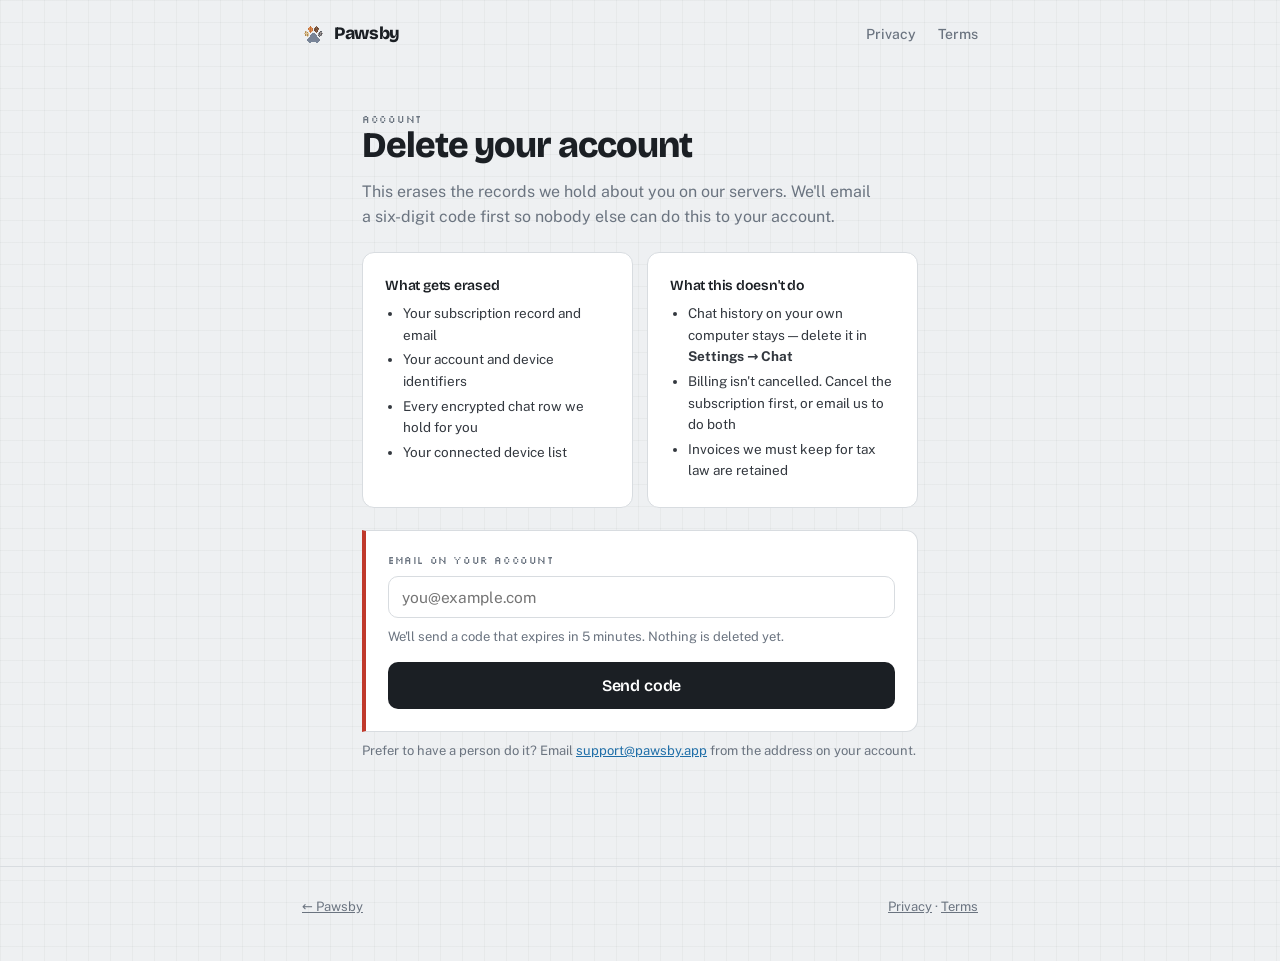
==== commit 7e7d6244: "Update index.html" ====
--- a/delete-account/index.html
+++ b/delete-account/index.html
@@ -90,7 +90,7 @@
       <p style="margin:6px 0 0;font-size:14.5px;color:#33383F" id="done-body"></p>
       <p class="hint" style="margin-top:12px">
         If a subscription is still active, cancel it so you aren't charged again —
-        email <a href="mailto:hello@pawsby.app">hello@pawsby.app</a> if you need help.
+        email <a href="mailto:support@pawsby.app">support@pawsby.app</a> if you need help.
       </p>
       <a class="btn-ghost btn-block" href="/" style="margin-top:16px">Back to Pawsby</a>
     </div>
@@ -98,7 +98,7 @@
   </div>
 
   <p class="hint">
-    Prefer to have a person do it? Email <a href="mailto:hello@pawsby.app">hello@pawsby.app</a>
+    Prefer to have a person do it? Email <a href="mailto:support@pawsby.app">support@pawsby.app</a>
     from the address on your account.
   </p>
 </main>
@@ -162,7 +162,7 @@
       show('s2');
       $('otp').focus();
     }catch(e){
-      say($('m1'), "Couldn't send the code. Try again, or email hello@pawsby.app.", 'bad');
+      say($('m1'), "Couldn't send the code. Try again, or email support@pawsby.app.", 'bad');
     }finally{
       $('send').disabled = false; $('send').textContent = label;
     }
@@ -197,10 +197,10 @@
       }else if(data.error === 'NO_ACCOUNT_FOUND'){
         say($('m2'), 'We hold no account for ' + address + '. There is nothing to delete.', 'bad');
       }else{
-        say($('m2'), "Something broke on our side. Try again, or email hello@pawsby.app.", 'bad');
+        say($('m2'), "Something broke on our side. Try again, or email support@pawsby.app.", 'bad');
       }
     }catch(e){
-      say($('m2'), "Something broke on our side. Try again, or email hello@pawsby.app.", 'bad');
+      say($('m2'), "Something broke on our side. Try again, or email support@pawsby.app.", 'bad');
     }finally{
       $('wipe').disabled = false; $('wipe').textContent = label;
     }
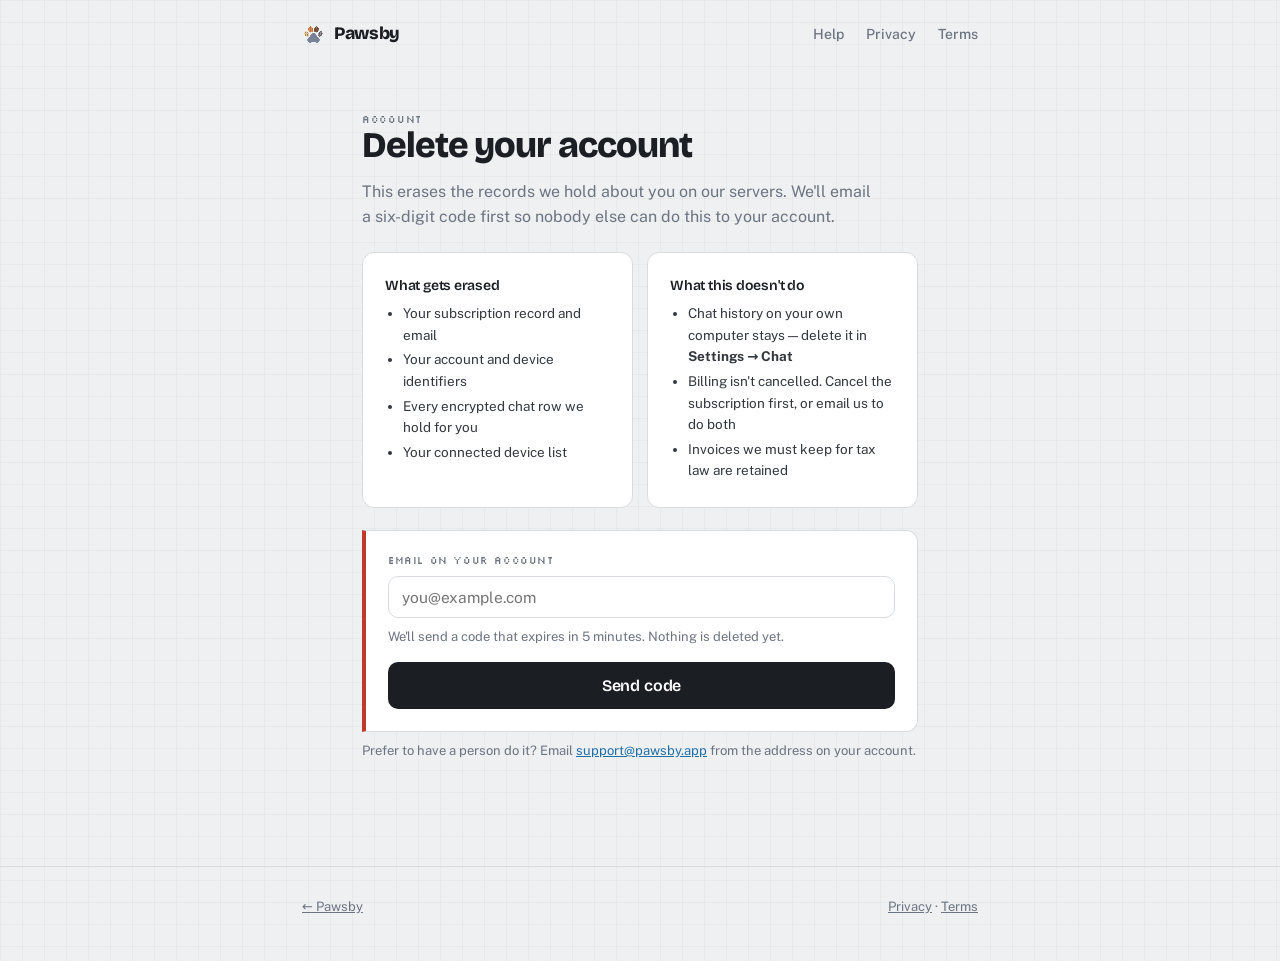
==== commit 7c7d88d6: "Add files via upload" ====
--- a/delete-account/index.html
+++ b/delete-account/index.html
@@ -6,7 +6,9 @@
 <title>Delete your account — Pawsby</title>
 <meta name="description" content="Erase your Pawsby account records and synced data.">
 <meta name="robots" content="noindex">
-<link rel="icon" href="/favicon.png">
+<link rel="icon" type="image/png" sizes="32x32" href="/favicon-32.png">
+<link rel="icon" type="image/png" sizes="192x192" href="/favicon.png">
+<link rel="apple-touch-icon" href="/apple-touch-icon.png">
 <link rel="preconnect" href="https://fonts.googleapis.com">
 <link rel="preconnect" href="https://fonts.gstatic.com" crossorigin>
 <link href="https://fonts.googleapis.com/css2?family=Bricolage+Grotesque:opsz,wght@12..96,400;12..96,600;12..96,800&family=Public+Sans:wght@400;500;600&family=Silkscreen&display=swap" rel="stylesheet">
@@ -30,7 +32,7 @@
 <div class="wrap-narrow">
   <nav class="nav">
     <a class="brand" href="/"><img src="/favicon.png" alt=""><b>Pawsby</b></a>
-    <div class="nav-links"><a href="/privacy">Privacy</a><a href="/terms">Terms</a></div>
+    <div class="nav-links"><a href="/help">Help</a><a href="/privacy">Privacy</a><a href="/terms">Terms</a></div>
   </nav>
 </div>
 
@@ -113,8 +115,8 @@
 <script>
 (function(){
   'use strict';
-  const SUPABASE_URL  = 'https://zptbmngvcesbqfravbdz.supabase.co';
-  const SUPABASE_ANON = '__SUPABASE_ANON_KEY__';
+  const SUPABASE_URL  = 'https://ioykwjowdmdxgxgjtpyv.supabase.co';
+  const SUPABASE_ANON = 'eyJhbGciOiJIUzI1NiIsInR5cCI6IkpXVCJ9.eyJpc3MiOiJzdXBhYmFzZSIsInJlZiI6ImlveWt3am93ZG1keGd4Z2p0cHl2Iiwicm9sZSI6ImFub24iLCJpYXQiOjE3ODc3OTg3NTEsImV4cCI6MjEwMzM3NDc1MX0.QXz147iZb_Zjd73wXIGKKTCeCT0YFv168CNRMFk6Prc';
 
   const $ = (id) => document.getElementById(id);
   let address = '';
